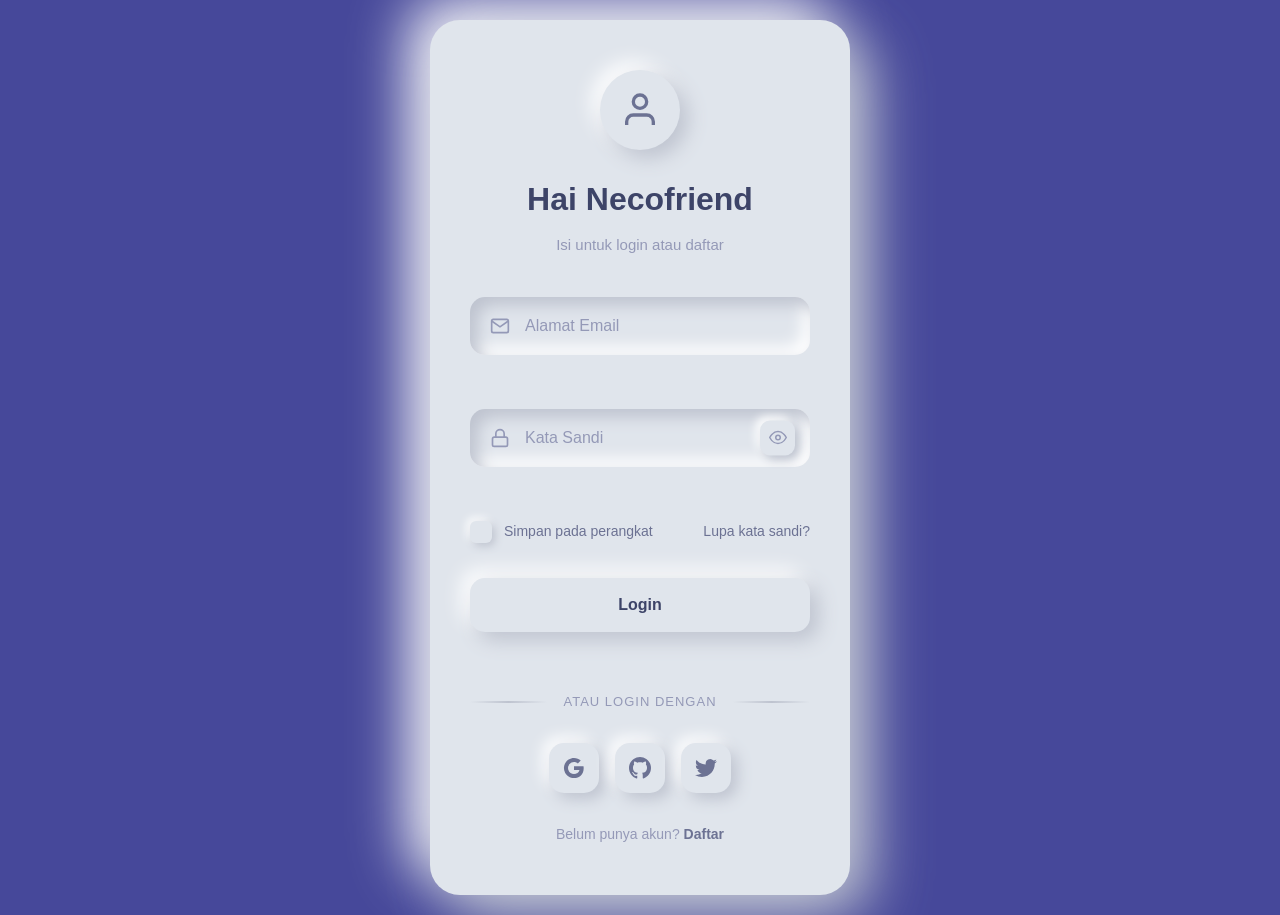
==== login/index.html @ a072a766 "Update index.html" ====
<!DOCTYPE html>
<html lang="en">
<head>
    <meta charset="UTF-8">
    <meta name="viewport" content="width=device-width, initial-scale=1.0">
    <title>Necoffee-Login</title>
    <link rel="stylesheet" href="style.css">
</head>
<body>
    <div class="login-container">
        <div class="login-card">
            <div class="login-header">
                <div class="neu-icon">
                    <div class="icon-inner">
                        <svg viewBox="0 0 24 24" fill="none" stroke="currentColor" stroke-width="2">
                            <path d="M20 21v-2a4 4 0 0 0-4-4H8a4 4 0 0 0-4 4v2"/>
                            <circle cx="12" cy="7" r="4"/>
                        </svg>
                    </div>
                </div>
                <h2>Hai Necofriend</h2>
                <p>Isi untuk login atau daftar</p>
            </div>
            
            <form class="login-form" id="loginForm" novalidate>
                <div class="form-group">
                    <div class="input-group neu-input">
                        <input type="email" id="email" name="email" required autocomplete="email" placeholder=" ">
                        <label for="email">Alamat Email</label>
                        <div class="input-icon">
                            <svg viewBox="0 0 24 24" fill="none" stroke="currentColor" stroke-width="2">
                                <path d="M4 4h16c1.1 0 2 .9 2 2v12c0 1.1-.9 2-2 2H4c-1.1 0-2-.9-2-2V6c0-1.1.9-2 2-2z"/>
                                <polyline points="22,6 12,13 2,6"/>
                            </svg>
                        </div>
                    </div>
                    <span class="error-message" id="emailError"></span>
                </div>

                <div class="form-group">
                    <div class="input-group neu-input password-group">
                        <input type="password" id="password" name="password" required autocomplete="current-password" placeholder=" ">
                        <label for="password">Kata Sandi</label>
                        <div class="input-icon">
                            <svg viewBox="0 0 24 24" fill="none" stroke="currentColor" stroke-width="2">
                                <rect x="3" y="11" width="18" height="11" rx="2" ry="2"/>
                                <path d="M7 11V7a5 5 0 0110 0v4"/>
                            </svg>
                        </div>
                        <button type="button" class="password-toggle neu-toggle" id="passwordToggle" aria-label="Toggle password visibility">
                            <svg class="eye-open" viewBox="0 0 24 24" fill="none" stroke="currentColor" stroke-width="2">
                                <path d="M1 12s4-8 11-8 11 8 11 8-4 8-11 8-11-8-11-8z"/>
                                <circle cx="12" cy="12" r="3"/>
                            </svg>
                            <svg class="eye-closed" viewBox="0 0 24 24" fill="none" stroke="currentColor" stroke-width="2">
                                <path d="M17.94 17.94A10.07 10.07 0 0 1 12 20c-7 0-11-8-11-8a18.45 18.45 0 0 1 5.06-5.94M9.9 4.24A9.12 9.12 0 0 1 12 4c7 0 11 8 11 8a18.5 18.5 0 0 1-2.16 3.19m-6.72-1.07a3 3 0 1 1-4.24-4.24"/>
                                <line x1="1" y1="1" x2="23" y2="23"/>
                            </svg>
                        </button>
                    </div>
                    <span class="error-message" id="passwordError"></span>
                </div>

                <div class="form-options">
                    <div class="remember-wrapper">
                        <input type="checkbox" id="remember" name="remember">
                        <label for="remember" class="checkbox-label">
                            <div class="neu-checkbox">
                                <svg viewBox="0 0 24 24" fill="none" stroke="currentColor" stroke-width="3">
                                    <polyline points="20 6 9 17 4 12"/>
                                </svg>
                            </div>
                            Simpan pada perangkat
                        </label>
                    </div>
                    <a href="#" class="forgot-link">Lupa kata sandi?</a>
                </div>

                <button type="submit" class="neu-button login-btn" href="redirecting.html">
                    <span class="btn-text">Login</span>
                    <div class="btn-loader">
                        <div class="neu-spinner"></div>
                    </div>
                </button>
            </form>

            <div class="divider">
                <div class="divider-line"></div>
                <span>Atau login dengan</span>
                <div class="divider-line"></div>
            </div>

            <div class="social-login">
                <button type="button" class="social-btn neu-social">
                    <svg viewBox="0 0 24 24" fill="currentColor">
                        <path d="M22.56 12.25c0-.78-.07-1.53-.2-2.25H12v4.26h5.92c-.26 1.37-1.04 2.53-2.21 3.31v2.77h3.57c2.08-1.92 3.28-4.74 3.28-8.09z"/>
                        <path d="M12 23c2.97 0 5.46-.98 7.28-2.66l-3.57-2.77c-.98.66-2.23 1.06-3.71 1.06-2.86 0-5.29-1.93-6.16-4.53H2.18v2.84C3.99 20.53 7.7 23 12 23z"/>
                        <path d="M5.84 14.09c-.22-.66-.35-1.36-.35-2.09s.13-1.43.35-2.09V7.07H2.18C1.43 8.55 1 10.22 1 12s.43 3.45 1.18 4.93l2.85-2.22.81-.62z"/>
                        <path d="M12 5.38c1.62 0 3.06.56 4.21 1.64l3.15-3.15C17.45 2.09 14.97 1 12 1 7.7 1 3.99 3.47 2.18 7.07l3.66 2.84c.87-2.6 3.3-4.53 6.16-4.53z"/>
                    </svg>
                </button>
                <button type="button" class="social-btn neu-social">
                    <svg viewBox="0 0 24 24" fill="currentColor">
                        <path d="M12 0c-6.626 0-12 5.373-12 12 0 5.302 3.438 9.8 8.207 11.387.599.111.793-.261.793-.577v-2.234c-3.338.726-4.033-1.416-4.033-1.416-.546-1.387-1.333-1.756-1.333-1.756-1.089-.745.083-.729.083-.729 1.205.084 1.839 1.237 1.839 1.237 1.07 1.834 2.807 1.304 3.492.997.107-.775.418-1.305.762-1.604-2.665-.305-5.467-1.334-5.467-5.931 0-1.311.469-2.381 1.236-3.221-.124-.303-.535-1.524.117-3.176 0 0 1.008-.322 3.301 1.23.957-.266 1.983-.399 3.003-.404 1.02.005 2.047.138 3.006.404 2.291-1.552 3.297-1.23 3.297-1.23.653 1.653.242 2.874.118 3.176.77.84 1.235 1.911 1.235 3.221 0 4.609-2.807 5.624-5.479 5.921.43.372.823 1.102.823 2.222v3.293c0 .319.192.694.801.576 4.765-1.589 8.199-6.086 8.199-11.386 0-6.627-5.373-12-12-12z"/>
                    </svg>
                </button>
                <button type="button" class="social-btn neu-social">
                    <svg viewBox="0 0 24 24" fill="currentColor">
                        <path d="M23.953 4.57a10 10 0 01-2.825.775 4.958 4.958 0 002.163-2.723c-.951.555-2.005.959-3.127 1.184a4.92 4.92 0 00-8.384 4.482C7.69 8.095 4.067 6.13 1.64 3.162a4.822 4.822 0 00-.666 2.475c0 1.71.87 3.213 2.188 4.096a4.904 4.904 0 01-2.228-.616v.06a4.923 4.923 0 003.946 4.827 4.996 4.996 0 01-2.212.085 4.936 4.936 0 004.604 3.417 9.867 9.867 0 01-6.102 2.105c-.39 0-.779-.023-1.17-.067a13.995 13.995 0 007.557 2.209c9.053 0 13.998-7.496 13.998-13.985 0-.21 0-.42-.015-.63A9.935 9.935 0 0024 4.59z"/>
                    </svg>
                </button>
            </div>

            <div class="signup-link">
                <p>Belum punya akun? <a href="daftar/index.html">Daftar</a></p>
            </div>

            <div class="success-message" id="successMessage">
                <a href="index.html">
                    <button>
                        <div class="success-icon neu-icon">
                            <svg viewBox="0 0 24 24" fill="none" stroke="currentColor" stroke-width="3">
                                <polyline points="20 6 9 17 4 12"/>
                            </svg>
                        </div>
                    </button>
                </a>
                <h3>Berhasil!</h3>
                <p href="index.html">Kembali ke halaman utama...</p>
            </div>
        </div>
    </div>

    <script src="../../shared/js/form-utils.js"></script>
    <script src="script.js/login.js"></script>
</body>
</html>
---- login/style.css ----
/* Neumorphism Login Form - Complete & Self-Contained */

* {
    margin: 0;
    padding: 0;
    box-sizing: border-box;
}

body {
    font-family: -apple-system, BlinkMacSystemFont, 'Segoe UI', Roboto, sans-serif;
    background: #46489a;
    min-height: 100vh;
    display: flex;
    align-items: center;
    justify-content: center;
    padding: 20px;
    line-height: 1.6;
}

.login-container {
    width: 100%;
    max-width: 420px;
}

.login-card {
    background: #e0e5ec;
    border-radius: 30px;
    padding: 50px 40px;
    box-shadow: 
        20px 20px 60px #bec3cf,
        -20px -20px 60px #ffffff;
    position: relative;
    transition: all 0.3s ease;
}

.login-card:hover {
    transform: translateY(-5px);
}

.login-header {
    text-align: center;
    margin-bottom: 40px;
}

.neu-icon {
    width: 80px;
    height: 80px;
    margin: 0 auto 24px;
    background: #e0e5ec;
    border-radius: 50%;
    display: flex;
    align-items: center;
    justify-content: center;
    box-shadow: 
        8px 8px 20px #bec3cf,
        -8px -8px 20px #ffffff,
        inset 0 0 0 #bec3cf,
        inset 0 0 0 #ffffff;
    transition: all 0.3s ease;
}

.neu-icon:hover {
    box-shadow: 
        4px 4px 10px #bec3cf,
        -4px -4px 10px #ffffff,
        inset 4px 4px 10px #bec3cf,
        inset -4px -4px 10px #ffffff;
}

.icon-inner {
    width: 40px;
    height: 40px;
    display: flex;
    align-items: center;
    justify-content: center;
    color: #6c7293;
}

.icon-inner svg {
    width: 100%;
    height: 100%;
}

.login-header h2 {
    color: #3d4468;
    font-size: 2rem;
    font-weight: 600;
    margin-bottom: 8px;
}

.login-header p {
    color: #9499b7;
    font-size: 15px;
    font-weight: 400;
}

/* Neumorphic Input Styles */
.form-group {
    margin-bottom: 28px;
    position: relative;
}

.neu-input {
    position: relative;
    background: #e0e5ec;
    border-radius: 15px;
    box-shadow: 
        inset 8px 8px 16px #bec3cf,
        inset -8px -8px 16px #ffffff;
    transition: all 0.3s ease;
}

.neu-input:focus-within {
    box-shadow: 
        inset 4px 4px 8px #bec3cf,
        inset -4px -4px 8px #ffffff;
}

.neu-input input {
    width: 100%;
    background: transparent;
    border: none;
    padding: 20px 24px;
    padding-left: 55px;
    color: #3d4468;
    font-size: 16px;
    font-weight: 500;
    outline: none;
    transition: all 0.3s ease;
}

.neu-input input::placeholder {
    color: transparent;
}

.neu-input label {
    position: absolute;
    left: 55px;
    top: 50%;
    transform: translateY(-50%);
    color: #9499b7;
    font-size: 16px;
    font-weight: 400;
    pointer-events: none;
    transition: all 0.3s ease;
}

.neu-input input:focus + label,
.neu-input input:not(:placeholder-shown) + label {
    top: 8px;
    font-size: 12px;
    color: #6c7293;
    transform: translateY(0);
}

.input-icon {
    position: absolute;
    left: 20px;
    top: 50%;
    transform: translateY(-50%);
    width: 20px;
    height: 20px;
    color: #9499b7;
    transition: all 0.3s ease;
}

.input-icon svg {
    width: 100%;
    height: 100%;
}

.neu-input:focus-within .input-icon {
    color: #6c7293;
}

/* Password Toggle */
.password-group {
    padding-right: 50px;
}

.neu-toggle {
    position: absolute;
    right: 15px;
    top: 50%;
    transform: translateY(-50%);
    background: #e0e5ec;
    border: none;
    width: 35px;
    height: 35px;
    border-radius: 10px;
    cursor: pointer;
    display: flex;
    align-items: center;
    justify-content: center;
    color: #9499b7;
    box-shadow: 
        4px 4px 10px #bec3cf,
        -4px -4px 10px #ffffff;
    transition: all 0.3s ease;
}

.neu-toggle:hover {
    color: #6c7293;
}

.neu-toggle:active {
    box-shadow: 
        inset 2px 2px 5px #bec3cf,
        inset -2px -2px 5px #ffffff;
}

.neu-toggle svg {
    width: 18px;
    height: 18px;
}

.eye-closed {
    display: none;
}

.neu-toggle.show-password .eye-open {
    display: none;
}

.neu-toggle.show-password .eye-closed {
    display: block;
}

/* Form Options */
.form-options {
    display: flex;
    justify-content: space-between;
    align-items: center;
    margin-bottom: 35px;
    flex-wrap: wrap;
    gap: 16px;
}

.remember-wrapper {
    display: flex;
    align-items: center;
    cursor: pointer;
}

.remember-wrapper input[type="checkbox"] {
    display: none;
}

.checkbox-label {
    display: flex;
    align-items: center;
    gap: 12px;
    cursor: pointer;
    user-select: none;
    color: #6c7293;
    font-size: 14px;
    font-weight: 500;
}

.neu-checkbox {
    width: 22px;
    height: 22px;
    background: #e0e5ec;
    border-radius: 6px;
    display: flex;
    align-items: center;
    justify-content: center;
    box-shadow: 
        3px 3px 8px #bec3cf,
        -3px -3px 8px #ffffff;
    transition: all 0.3s ease;
    position: relative;
    overflow: hidden;
}

.remember-wrapper input[type="checkbox"]:checked + .checkbox-label .neu-checkbox {
    box-shadow: 
        inset 2px 2px 5px #bec3cf,
        inset -2px -2px 5px #ffffff;
}

.neu-checkbox svg {
    width: 14px;
    height: 14px;
    color: #00c896;
    opacity: 0;
    transform: scale(0);
    transition: all 0.3s ease;
}

.remember-wrapper input[type="checkbox"]:checked + .checkbox-label .neu-checkbox svg {
    opacity: 1;
    transform: scale(1);
}

.forgot-link {
    color: #6c7293;
    text-decoration: none;
    font-size: 14px;
    font-weight: 500;
    transition: color 0.3s ease;
}

.forgot-link:hover {
    color: #3d4468;
}

/* Neumorphic Button */
.neu-button {
    width: 100%;
    background: #e0e5ec;
    border: none;
    border-radius: 15px;
    padding: 18px 32px;
    color: #3d4468;
    font-size: 16px;
    font-weight: 600;
    cursor: pointer;
    position: relative;
    margin-bottom: 30px;
    box-shadow: 
        8px 8px 20px #bec3cf,
        -8px -8px 20px #ffffff;
    transition: all 0.3s ease;
    overflow: hidden;
}

.neu-button::before {
    content: '';
    position: absolute;
    top: 0;
    left: -100%;
    width: 100%;
    height: 100%;
    background: linear-gradient(90deg, transparent, rgba(255, 255, 255, 0.3), transparent);
    transition: left 0.5s ease;
}

.neu-button:hover {
    transform: translateY(-2px);
    box-shadow: 
        12px 12px 30px #bec3cf,
        -12px -12px 30px #ffffff;
}

.neu-button:hover::before {
    left: 100%;
}

.neu-button:active {
    transform: translateY(0);
    box-shadow: 
        inset 4px 4px 10px #bec3cf,
        inset -4px -4px 10px #ffffff;
}

.btn-text {
    position: relative;
    z-index: 1;
    transition: opacity 0.3s ease;
}

.btn-loader {
    position: absolute;
    top: 50%;
    left: 50%;
    transform: translate(-50%, -50%);
    opacity: 0;
    transition: opacity 0.3s ease;
}

.neu-spinner {
    width: 20px;
    height: 20px;
    border: 3px solid #bec3cf;
    border-top: 3px solid #6c7293;
    border-radius: 50%;
    animation: spin 1s linear infinite;
}

@keyframes spin {
    0% { transform: rotate(0deg); }
    100% { transform: rotate(360deg); }
}

.neu-button.loading .btn-text {
    opacity: 0;
}

.neu-button.loading .btn-loader {
    opacity: 1;
}

/* Divider */
.divider {
    display: flex;
    align-items: center;
    margin: 30px 0;
    gap: 16px;
}

.divider-line {
    flex: 1;
    height: 2px;
    background: linear-gradient(90deg, transparent, #bec3cf, transparent);
}

.divider span {
    color: #9499b7;
    font-size: 13px;
    font-weight: 500;
    text-transform: uppercase;
    letter-spacing: 1px;
}

/* Social Login */
.social-login {
    display: flex;
    justify-content: center;
    gap: 16px;
    margin-bottom: 30px;
}

.neu-social {
    width: 50px;
    height: 50px;
    background: #e0e5ec;
    border: none;
    border-radius: 15px;
    cursor: pointer;
    display: flex;
    align-items: center;
    justify-content: center;
    color: #6c7293;
    box-shadow: 
        6px 6px 15px #bec3cf,
        -6px -6px 15px #ffffff;
    transition: all 0.3s ease;
}

.neu-social:hover {
    transform: translateY(-2px);
    box-shadow: 
        8px 8px 20px #bec3cf,
        -8px -8px 20px #ffffff;
}

.neu-social:active {
    transform: translateY(0);
    box-shadow: 
        inset 3px 3px 8px #bec3cf,
        inset -3px -3px 8px #ffffff;
}

.neu-social svg {
    width: 22px;
    height: 22px;
}

/* Signup Link */
.signup-link {
    text-align: center;
}

.signup-link p {
    color: #9499b7;
    font-size: 14px;
}

.signup-link a {
    color: #6c7293;
    text-decoration: none;
    font-weight: 600;
    transition: color 0.3s ease;
}

.signup-link a:hover {
    color: #3d4468;
}

/* Error States */
.error-message {
    color: #ff3b5c;
    font-size: 12px;
    font-weight: 500;
    margin-top: 8px;
    margin-left: 20px;
    opacity: 0;
    transform: translateY(-10px);
    transition: all 0.3s ease;
}

.error-message.show {
    opacity: 1;
    transform: translateY(0);
}

.form-group.error .neu-input {
    box-shadow: 
        inset 8px 8px 16px #ffb8c4,
        inset -8px -8px 16px #ffffff,
        0 0 0 2px #ff3b5c;
}

/* Success Message */
.success-message {
    display: none;
    text-align: center;
    padding: 40px 20px;
    opacity: 0;
    transform: translateY(20px);
    transition: all 0.5s ease;
}

.success-message.show {
    display: block;
    opacity: 1;
    transform: translateY(0);
}

.success-message .neu-icon {
    background: #e0e5ec;
    color: #00c896;
    margin-bottom: 20px;
}

.success-message h3 {
    color: #3d4468;
    font-size: 1.5rem;
    margin-bottom: 8px;
}

.success-message p {
    color: #9499b7;
    font-size: 14px;
}

/* Mobile Responsive */
@media (max-width: 480px) {
    body {
        padding: 16px;
    }
    
    .login-card {
        padding: 35px 25px;
        border-radius: 20px;
    }
    
    .login-header h2 {
        font-size: 1.75rem;
    }
    
    .neu-input input {
        padding: 18px 20px;
        padding-left: 50px;
    }
    
    .neu-input label {
        left: 50px;
    }
    
    .form-options {
        flex-direction: column;
        align-items: flex-start;
        gap: 16px;
    }
}
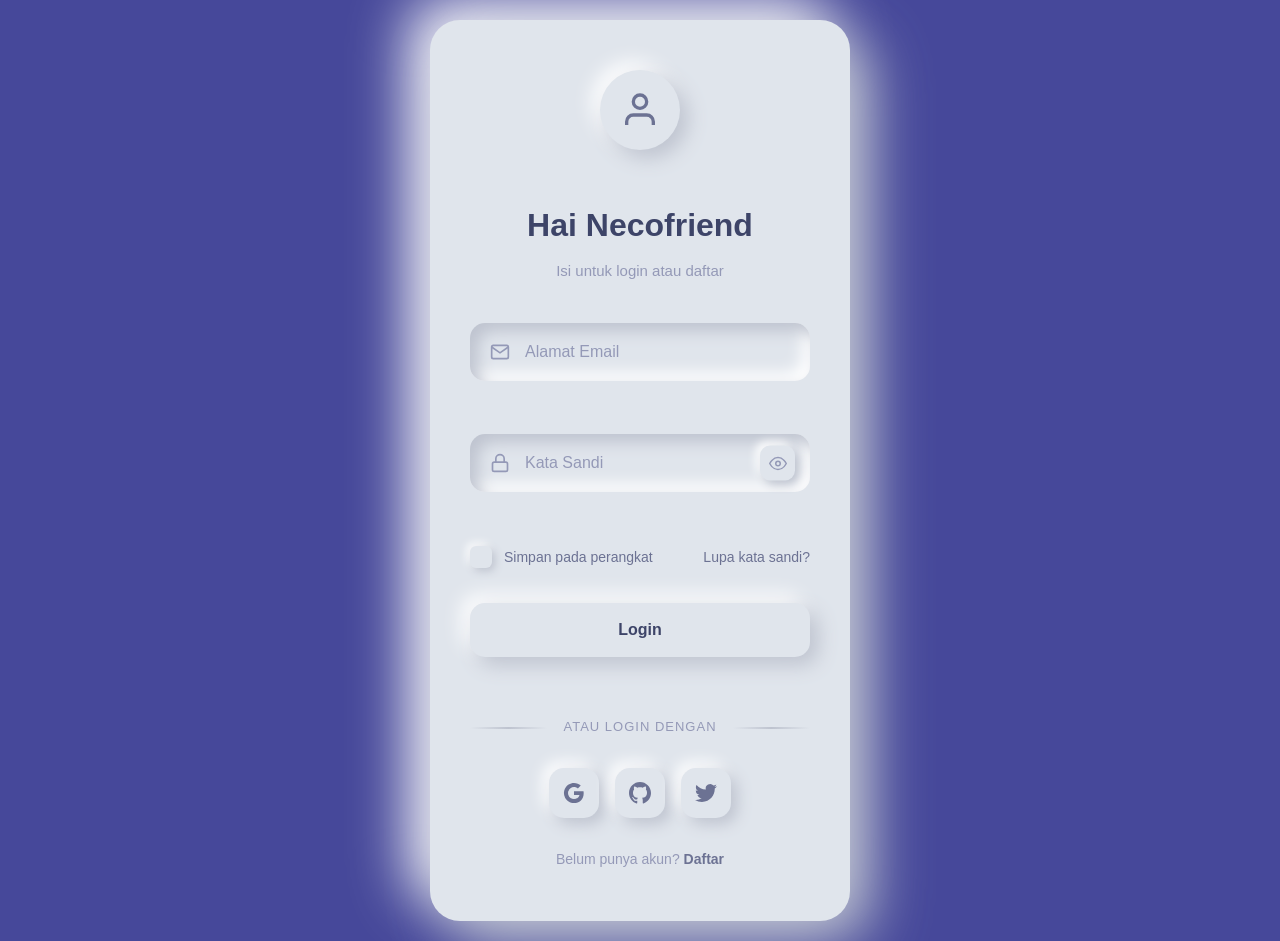
==== commit 82726feb: "Update index.html" ====
--- a/login/index.html
+++ b/login/index.html
@@ -17,6 +17,9 @@
                             <circle cx="12" cy="7" r="4"/>
                         </svg>
                     </div>
+                </div>
+                <div class="image">
+                    <img src="img/featured_2.jpg" alt=""></img>
                 </div>
                 <h2>Hai Necofriend</h2>
                 <p>Isi untuk login atau daftar</p>
@@ -116,15 +119,15 @@
             </div>
 
             <div class="success-message" id="successMessage">
-                <a href="index.html">
-                    <button>
-                        <div class="success-icon neu-icon">
+                <div class="success-icon neu-icon">
+                     <a href="../index.html">
+                        <button>
                             <svg viewBox="0 0 24 24" fill="none" stroke="currentColor" stroke-width="3">
-                                <polyline points="20 6 9 17 4 12"/>
+                                  <polyline points="20 6 9 17 4 12"/>
                             </svg>
-                        </div>
-                    </button>
-                </a>
+                        </button>
+                     </a>
+                </div>
                 <h3>Berhasil!</h3>
                 <p href="index.html">Kembali ke halaman utama...</p>
             </div>
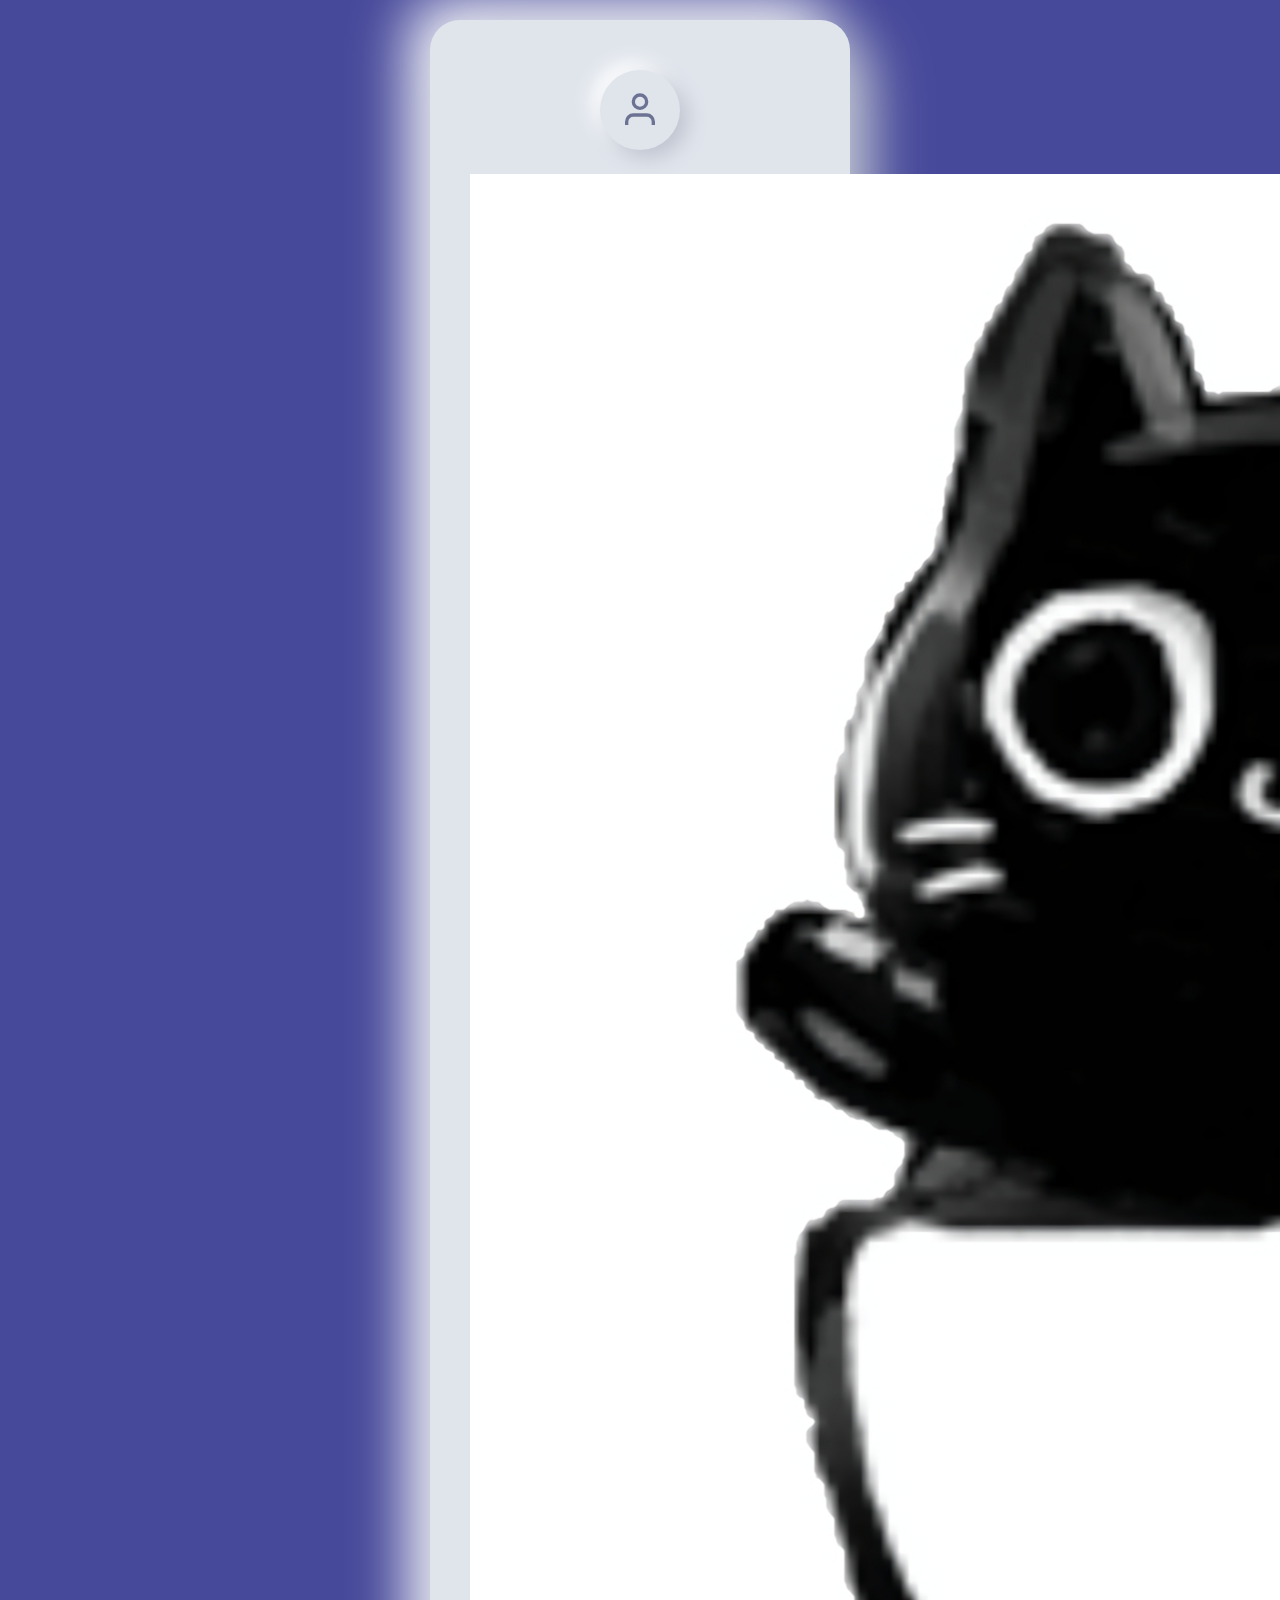
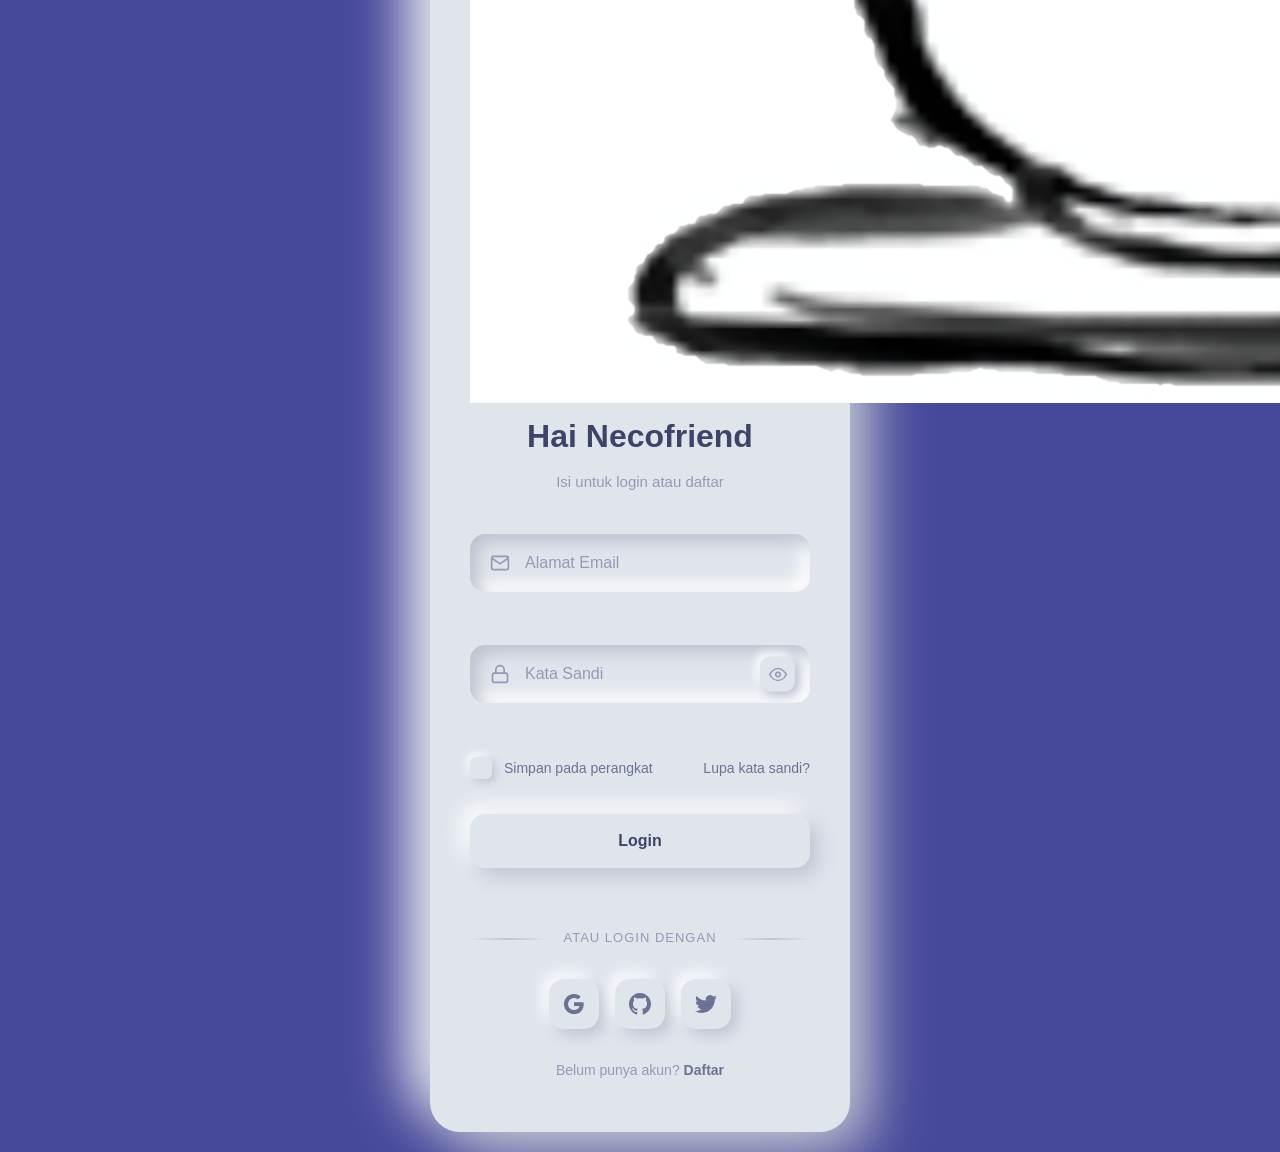
==== commit 2f09146c: "Update index.html" ====
--- a/login/index.html
+++ b/login/index.html
@@ -19,7 +19,7 @@
                     </div>
                 </div>
                 <div class="image">
-                    <img src="img/featured_2.jpg" alt=""></img>
+                    <img src="../img/necoffee.jpg" alt=""></img>
                 </div>
                 <h2>Hai Necofriend</h2>
                 <p>Isi untuk login atau daftar</p>
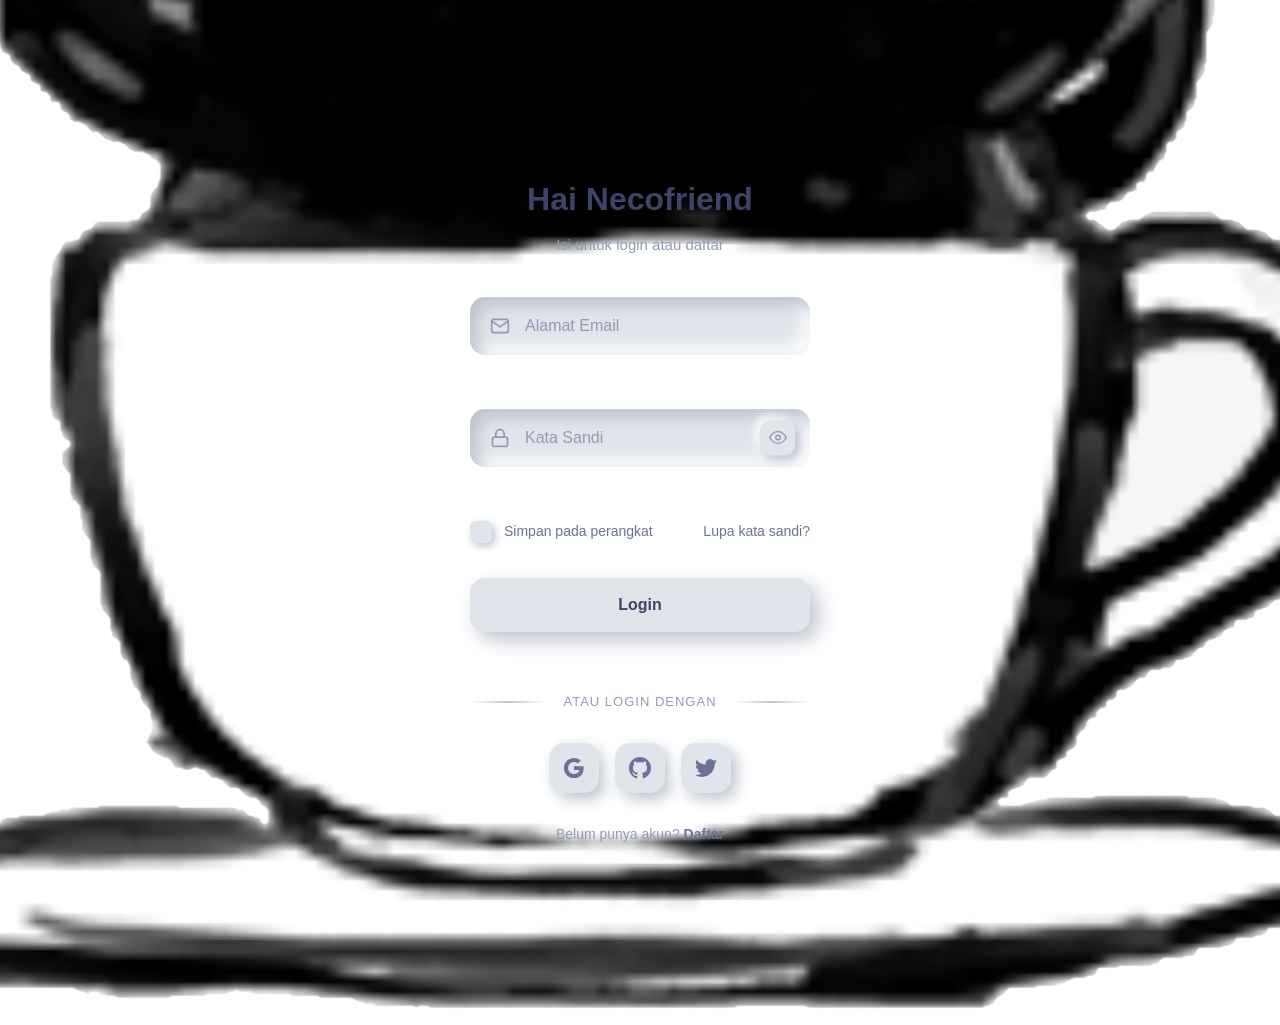
==== commit dcda522c: "Update index.html" ====
--- a/login/index.html
+++ b/login/index.html
@@ -13,13 +13,10 @@
                 <div class="neu-icon">
                     <div class="icon-inner">
                         <svg viewBox="0 0 24 24" fill="none" stroke="currentColor" stroke-width="2">
-                            <path d="M20 21v-2a4 4 0 0 0-4-4H8a4 4 0 0 0-4 4v2"/>
+                            <img src="../img/necoffee.jpg" alt=""></img>
                             <circle cx="12" cy="7" r="4"/>
                         </svg>
                     </div>
-                </div>
-                <div class="image">
-                    <img src="../img/necoffee.jpg" alt=""></img>
                 </div>
                 <h2>Hai Necofriend</h2>
                 <p>Isi untuk login atau daftar</p>
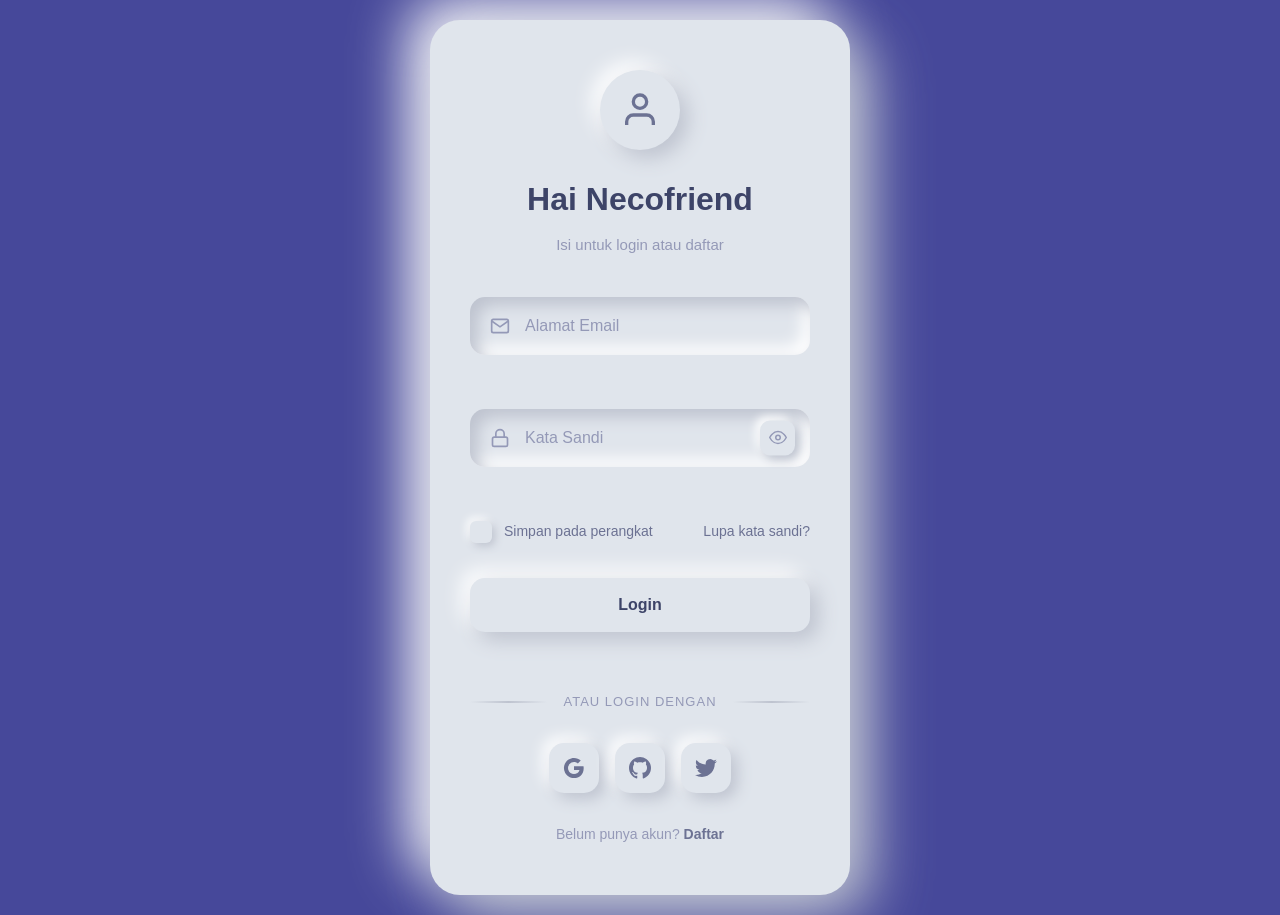
==== commit f83d32dd: "Update index.html" ====
--- a/login/index.html
+++ b/login/index.html
@@ -13,7 +13,7 @@
                 <div class="neu-icon">
                     <div class="icon-inner">
                         <svg viewBox="0 0 24 24" fill="none" stroke="currentColor" stroke-width="2">
-                            <img src="../img/necoffee.jpg" alt=""></img>
+                            <path d="M20 21v-2a4 4 0 0 0-4-4H8a4 4 0 0 0-4 4v2"/>
                             <circle cx="12" cy="7" r="4"/>
                         </svg>
                     </div>
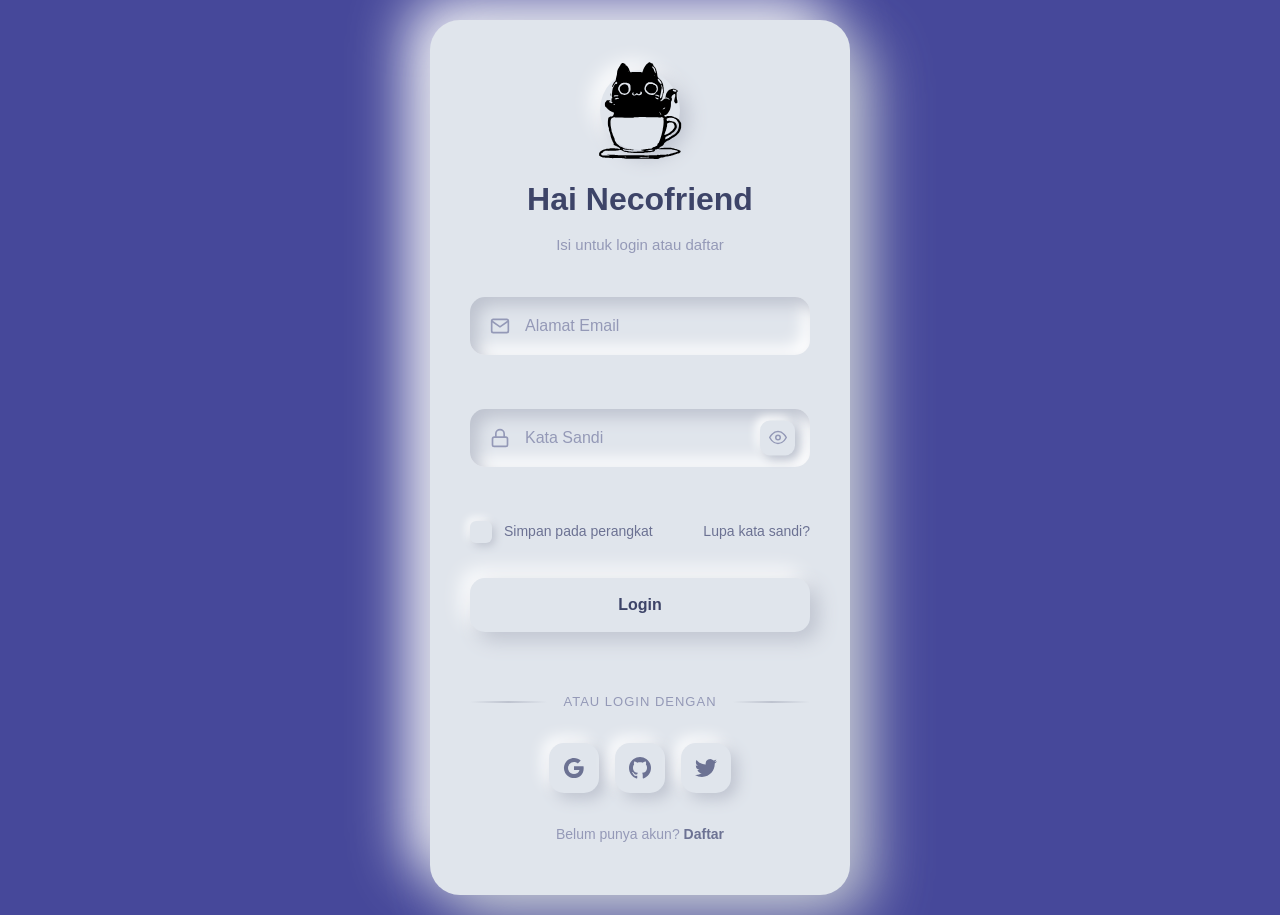
==== commit e8aec1f1: "Update index.html" ====
--- a/login/index.html
+++ b/login/index.html
@@ -13,7 +13,7 @@
                 <div class="neu-icon">
                     <div class="icon-inner">
                         <svg viewBox="0 0 24 24" fill="none" stroke="currentColor" stroke-width="2">
-                            <path d="M20 21v-2a4 4 0 0 0-4-4H8a4 4 0 0 0-4 4v2"/>
+                            <img src="../img/necoffee.svg" alt="" width="100" height="100">
                             <circle cx="12" cy="7" r="4"/>
                         </svg>
                     </div>
